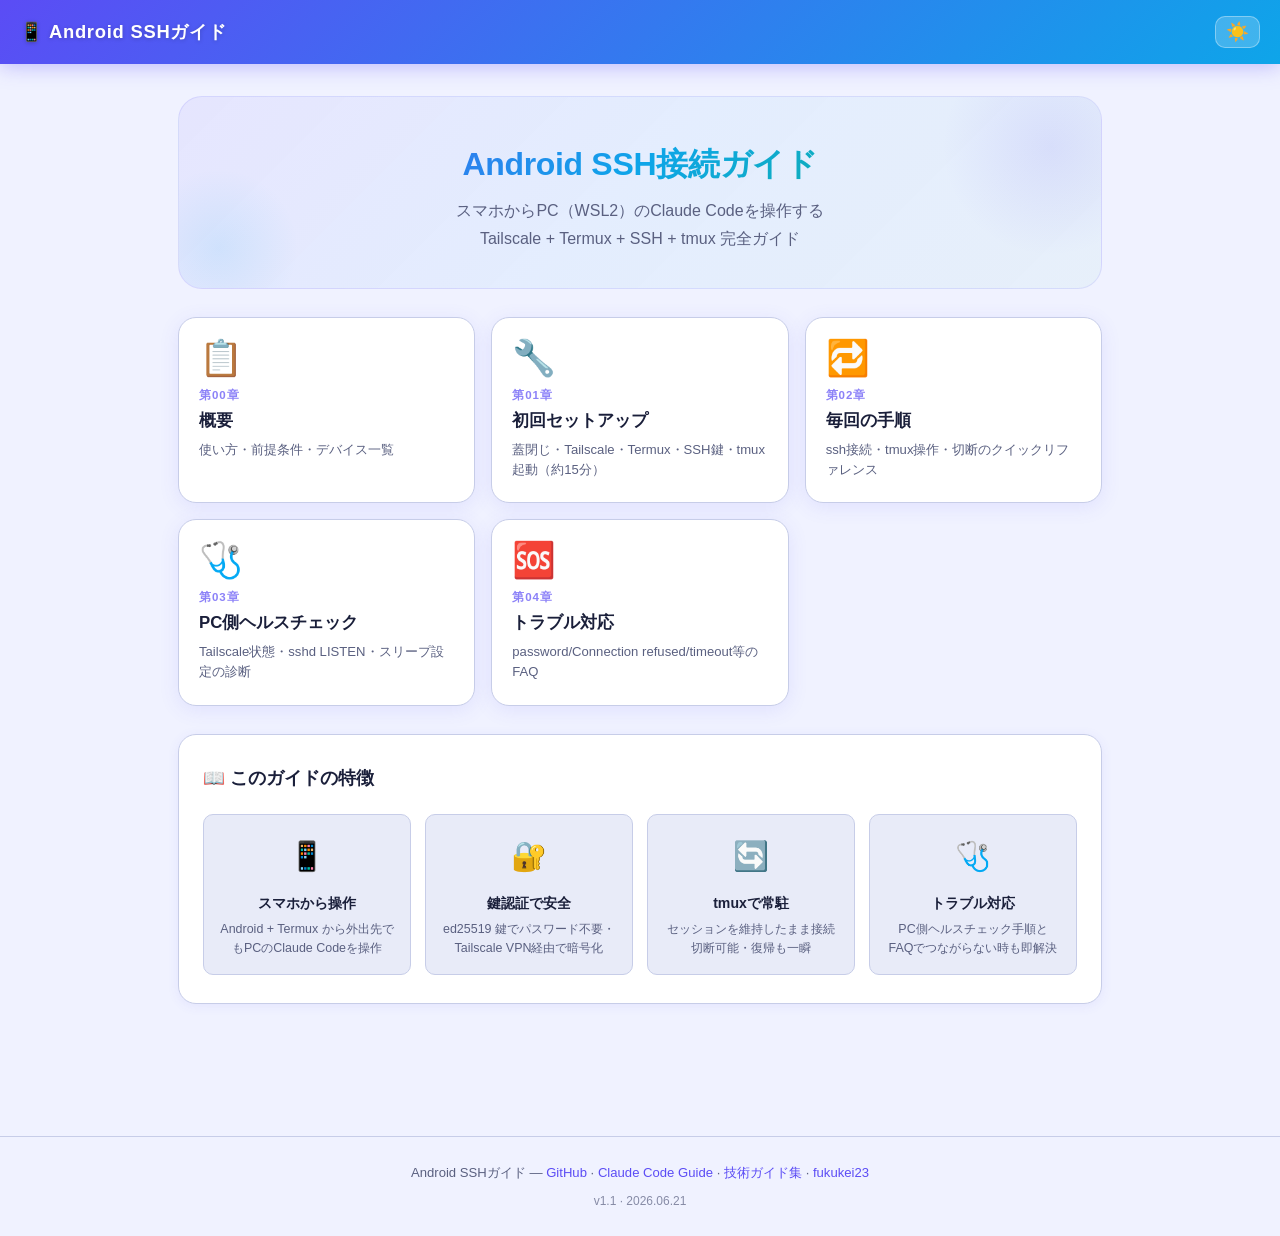
==== docs/index.html @ 7bd23efa "build: 5章HTML + index を生成（v1.1） - test_convert.py: test_md_link_with_anchor を新CHAPTER_MAP(01_初回セットアッ" ====
<!DOCTYPE html>
<html lang="ja" data-theme="light">
<head>
    <meta charset="UTF-8">
    <meta name="viewport" content="width=device-width, initial-scale=1.0">
    <title>Android SSH接続ガイド — スマホからClaude Codeを操作</title>
    <meta name="description" content="スマホからPC（WSL2）上のClaude Code CLIを操作するSSH接続完全ガイド">
    <meta property="og:title" content="Android SSH接続ガイド">
    <meta property="og:description" content="スマホからPC（WSL2）上のClaude Code CLIを操作するSSH接続完全ガイド">
    <meta property="og:type" content="website">
    <meta property="og:url" content="https://fukukei23.github.io/ssh-guide/">
    <meta property="og:image" content="https://fukukei23.github.io/ssh-guide/assets/ogp.png">
    <meta name="twitter:card" content="summary_large_image">
    <link rel="stylesheet" href="assets/style.css">
    <link rel="icon" href="data:image/svg+xml,<svg xmlns='http://www.w3.org/2000/svg' viewBox='0 0 100 100'><text y='.9em' font-size='90'>📱</text></svg>">
</head>
<body class="index-page">
    <header class="site-header">
        <span class="site-title">📱 Android SSHガイド</span>
        <button class="theme-toggle" id="themeToggle" aria-label="テーマ切替">
            <span class="icon-light">☀️</span>
            <span class="icon-dark">🌙</span>
        </button>
    </header>

    <main class="content">
        <section class="hero">
            <h1>Android SSH接続ガイド</h1>
            <p>スマホからPC（WSL2）のClaude Codeを操作する<br>Tailscale + Termux + SSH + tmux 完全ガイド</p>
        </section>

        <section class="chapter-grid">
            
            <a href="chapters/00-overview.html" class="chapter-card">
                <div class="card-icon">📋</div>
                <div class="card-number">第00章</div>
                <h2 class="card-title">概要</h2>
                <p class="card-desc">使い方・前提条件・デバイス一覧</p>
            </a>
            
            <a href="chapters/01-setup.html" class="chapter-card">
                <div class="card-icon">🔧</div>
                <div class="card-number">第01章</div>
                <h2 class="card-title">初回セットアップ</h2>
                <p class="card-desc">蓋閉じ・Tailscale・Termux・SSH鍵・tmux起動（約15分）</p>
            </a>
            
            <a href="chapters/02-daily.html" class="chapter-card">
                <div class="card-icon">🔁</div>
                <div class="card-number">第02章</div>
                <h2 class="card-title">毎回の手順</h2>
                <p class="card-desc">ssh接続・tmux操作・切断のクイックリファレンス</p>
            </a>
            
            <a href="chapters/03-healthcheck.html" class="chapter-card">
                <div class="card-icon">🩺</div>
                <div class="card-number">第03章</div>
                <h2 class="card-title">PC側ヘルスチェック</h2>
                <p class="card-desc">Tailscale状態・sshd LISTEN・スリープ設定の診断</p>
            </a>
            
            <a href="chapters/04-troubleshooting.html" class="chapter-card">
                <div class="card-icon">🆘</div>
                <div class="card-number">第04章</div>
                <h2 class="card-title">トラブル対応</h2>
                <p class="card-desc">password/Connection refused/timeout等のFAQ</p>
            </a>
            
        </section>

        <section class="features">
            <h2>📖 このガイドの特徴</h2>
            <div class="feature-grid">
                <div class="feature-item">
                    <span class="feature-icon">📱</span>
                    <h3>スマホから操作</h3>
                    <p>Android + Termux から外出先でもPCのClaude Codeを操作</p>
                </div>
                <div class="feature-item">
                    <span class="feature-icon">🔐</span>
                    <h3>鍵認証で安全</h3>
                    <p>ed25519 鍵でパスワード不要・Tailscale VPN経由で暗号化</p>
                </div>
                <div class="feature-item">
                    <span class="feature-icon">🔄</span>
                    <h3>tmuxで常駐</h3>
                    <p>セッションを維持したまま接続切断可能・復帰も一瞬</p>
                </div>
                <div class="feature-item">
                    <span class="feature-icon">🩺</span>
                    <h3>トラブル対応</h3>
                    <p>PC側ヘルスチェック手順とFAQでつながらない時も即解決</p>
                </div>
            </div>
        </section>
    </main>

    <footer class="site-footer">
        <p>Android SSHガイド — <a href="https://github.com/fukukei23/ssh-guide">GitHub</a>
         · <a href="https://fukukei23.github.io/claude-code-guide/">Claude Code Guide</a>
         · <a href="https://fukukei23.github.io/guides/">技術ガイド集</a>
         · <a href="https://fukukei23.github.io/">fukukei23</a></p>
        <p class="site-version">v1.1 · 2026.06.21</p>
    </footer>

    <script src="assets/script.js"></script>
</body>
</html>
---- docs/assets/style.css ----
/* SSOT Guide — Visual Design v1 */

:root {
    --bg: #f0f2ff;
    --bg-card: #ffffff;
    --bg-secondary: #e8ebf8;
    --text: #1a1f3a;
    --text-secondary: #5a6080;
    --accent: #5b4cf5;
    --accent-2: #0ea5e9;
    --accent-3: #10b981;
    --accent-bg: #ede9ff;
    --accent-dark: #4338ca;
    --green: #10b981;
    --green-bg: #ecfdf5;
    --amber: #f59e0b;
    --amber-bg: #fffbeb;
    --red: #ef4444;
    --red-bg: #fef2f2;
    --blue: #3b82f6;
    --blue-bg: #eff6ff;
    --border: #c7cde8;
    --code-bg: #1c1f3a;
    --code-text: #e2e8f0;
    --radius: 18px;
    --radius-sm: 10px;
    --shadow: 0 2px 12px rgba(91,76,245,0.08);
    --shadow-lg: 0 8px 32px rgba(91,76,245,0.14);
    --shadow-card: 0 4px 20px rgba(91,76,245,0.10);
    --header-h: 64px;
    --font: -apple-system, BlinkMacSystemFont, 'Segoe UI', Roboto, 'Noto Sans JP', 'Hiragino Sans', sans-serif;
    --font-mono: 'JetBrains Mono', 'Fira Code', 'Cascadia Code', ui-monospace, monospace;
    /* gradient colors */
    --grad-1: #5b4cf5;
    --grad-2: #0ea5e9;
    --grad-3: #10b981;
}

[data-theme="dark"] {
    --bg: #0d0f1e;
    --bg-card: #161929;
    --bg-secondary: #1e2240;
    --text: #e2e8f0;
    --text-secondary: #94a3b8;
    --accent: #7c6ffc;
    --accent-2: #38bdf8;
    --accent-3: #34d399;
    --accent-bg: #1e1b4b;
    --accent-dark: #a5b4fc;
    --green-bg: #064e3b;
    --amber-bg: #451a03;
    --red-bg: #450a0a;
    --blue-bg: #172554;
    --border: #2d3362;
    --code-bg: #0d0f1e;
    --code-text: #e2e8f0;
    --shadow: 0 2px 12px rgba(0,0,0,0.4);
    --shadow-lg: 0 8px 32px rgba(0,0,0,0.5);
    --shadow-card: 0 4px 20px rgba(0,0,0,0.35);
    --grad-1: #7c6ffc;
    --grad-2: #38bdf8;
    --grad-3: #34d399;
}

*, *::before, *::after { box-sizing: border-box; margin: 0; padding: 0; }
html { font-size: 16px; scroll-behavior: smooth; -webkit-text-size-adjust: 100%; }
body { font-family: var(--font); color: var(--text); background: var(--bg); line-height: 1.8; min-height: 100vh; }
a { color: var(--accent-dark); text-decoration: none; }
a:hover { text-decoration: underline; }

/* ===== HEADER ===== */
.site-header {
    position: fixed;
    top: 0; left: 0; right: 0;
    height: var(--header-h);
    background: linear-gradient(135deg, var(--grad-1) 0%, var(--grad-2) 100%);
    color: #fff;
    display: flex;
    align-items: center;
    justify-content: space-between;
    padding: 0 20px;
    z-index: 100;
    box-shadow: 0 2px 20px rgba(91,76,245,0.35);
}

.site-title {
    font-size: 1.15rem;
    font-weight: 800;
    color: #fff;
    white-space: nowrap;
    letter-spacing: 0.04em;
    text-shadow: 0 1px 4px rgba(0,0,0,0.2);
}

/* Hamburger */
.menu-toggle {
    display: flex;
    flex-direction: column;
    gap: 5px;
    background: rgba(255,255,255,0.15);
    border: 1.5px solid rgba(255,255,255,0.3);
    cursor: pointer;
    padding: 8px 10px;
    border-radius: 8px;
}
.menu-toggle span {
    display: block;
    width: 20px;
    height: 2px;
    background: #fff;
    border-radius: 2px;
    transition: transform 0.3s, opacity 0.3s;
}
.menu-toggle.active span:nth-child(1) { transform: translateY(7px) rotate(45deg); }
.menu-toggle.active span:nth-child(2) { opacity: 0; }
.menu-toggle.active span:nth-child(3) { transform: translateY(-7px) rotate(-45deg); }

.theme-toggle {
    background: rgba(255,255,255,0.2);
    border: 1.5px solid rgba(255,255,255,0.35);
    cursor: pointer;
    font-size: 1.15rem;
    padding: 6px 10px;
    border-radius: 10px;
    line-height: 1;
    transition: background 0.2s;
}
.theme-toggle:hover { background: rgba(255,255,255,0.35); }
[data-theme="light"] .icon-dark { display: none; }
[data-theme="dark"] .icon-light { display: none; }

/* ===== SIDEBAR ===== */
.sidebar {
    position: fixed;
    top: var(--header-h);
    left: 0; bottom: 0;
    width: 290px;
    background: var(--bg-card);
    border-right: 1px solid var(--border);
    transform: translateX(-100%);
    transition: transform 0.3s cubic-bezier(.4,0,.2,1);
    z-index: 90;
    overflow-y: auto;
    padding: 16px 0;
    box-shadow: 4px 0 24px rgba(91,76,245,0.08);
}
.sidebar.open { transform: translateX(0); }

.sidebar-header {
    padding: 4px 20px 16px;
    border-bottom: 1px solid var(--border);
    margin-bottom: 8px;
}
.sidebar-header a { font-weight: 700; font-size: 1rem; color: var(--accent-dark); }

.sidebar-link {
    display: flex;
    align-items: center;
    gap: 12px;
    padding: 11px 24px;
    color: var(--text-secondary);
    font-size: 0.9rem;
    transition: background 0.15s, color 0.15s, padding-left 0.15s;
    border-left: 3px solid transparent;
}
.sidebar-link:hover {
    background: var(--accent-bg);
    color: var(--accent);
    text-decoration: none;
    padding-left: 28px;
    border-left-color: var(--accent);
}
.sidebar-link.active {
    color: var(--accent);
    font-weight: 700;
    background: var(--accent-bg);
    border-left: 3px solid var(--accent);
}
.sidebar-icon { font-size: 1.1rem; flex-shrink: 0; }

.sidebar-overlay {
    display: none;
    position: fixed;
    inset: 0;
    top: var(--header-h);
    background: rgba(0,0,0,0.45);
    backdrop-filter: blur(2px);
    z-index: 80;
}
.sidebar-overlay.visible { display: block; }

/* ===== CONTENT ===== */
.content {
    max-width: 900px;
    margin: 0 auto;
    padding: calc(var(--header-h) + 24px) 18px 72px;
}

/* Chapter nav top */
.chapter-nav-top {
    display: flex;
    justify-content: space-between;
    gap: 8px;
    margin-bottom: 24px;
    font-size: 0.85rem;
}
.nav-prev, .nav-next {
    color: var(--accent);
    padding: 8px 16px;
    border: 1.5px solid var(--accent);
    border-radius: var(--radius-sm);
    font-weight: 700;
    transition: all 0.2s;
}
.nav-prev:hover, .nav-next:hover {
    background: var(--accent);
    color: #fff;
    text-decoration: none;
    transform: translateY(-1px);
    box-shadow: var(--shadow);
}

/* ===== CHAPTER BODY ===== */
.chapter-body h1 {
    font-size: 1.8rem;
    margin-bottom: 8px;
    color: var(--accent-dark);
    letter-spacing: 0.01em;
    line-height: 1.3;
}
.chapter-body h1 + p {
    color: var(--text-secondary);
    font-size: 0.95rem;
    margin-bottom: 28px;
    padding-bottom: 20px;
    border-bottom: 2px solid var(--border);
}
.chapter-body h2 {
    font-size: 1.25rem;
    margin-top: 40px;
    margin-bottom: 16px;
    padding: 10px 16px;
    background: linear-gradient(90deg, var(--accent-bg) 0%, transparent 100%);
    border-left: 4px solid var(--accent);
    border-radius: 0 var(--radius-sm) var(--radius-sm) 0;
    color: var(--accent-dark);
    font-weight: 800;
}
.chapter-body h3 {
    font-size: 1.05rem;
    margin-top: 28px;
    margin-bottom: 12px;
    color: var(--text);
    font-weight: 700;
    display: flex;
    align-items: center;
    gap: 8px;
}
.chapter-body h3::before {
    content: '';
    display: inline-block;
    width: 4px;
    height: 1em;
    background: linear-gradient(180deg, var(--grad-2), var(--grad-3));
    border-radius: 2px;
    flex-shrink: 0;
}
.chapter-body h4 {
    font-size: 0.95rem;
    margin-top: 18px;
    margin-bottom: 8px;
    font-weight: 700;
    color: var(--accent-dark);
}
.chapter-body p { margin-bottom: 14px; }
.chapter-body ul, .chapter-body ol { margin-bottom: 14px; padding-left: 22px; }
.chapter-body li { margin-bottom: 8px; padding-left: 4px; }
.chapter-body strong { color: var(--accent-dark); font-weight: 700; }
.chapter-body hr {
    border: none;
    height: 2px;
    background: linear-gradient(90deg, var(--accent), var(--accent-2), transparent);
    margin: 32px 0;
    border-radius: 1px;
}

/* ===== CODE BLOCKS ===== */
.code-block-wrapper { position: relative; margin-bottom: 18px; }
.chapter-body pre {
    background: var(--code-bg);
    color: var(--code-text);
    padding: 20px 18px;
    border-radius: var(--radius-sm);
    overflow-x: auto;
    font-size: 0.82rem;
    line-height: 1.75;
    border: 1px solid var(--border);
    box-shadow: var(--shadow-lg);
}
.chapter-body code { font-family: var(--font-mono); font-size: 0.9em; }
.chapter-body :not(pre) > code {
    background: var(--accent-bg);
    color: var(--accent-dark);
    padding: 2px 6px;
    border-radius: 5px;
    font-size: 0.88em;
    border: 1px solid rgba(91,76,245,0.2);
}
.copy-btn {
    position: absolute;
    top: 10px; right: 10px;
    background: rgba(91,76,245,0.2);
    color: var(--accent-dark);
    border: 1px solid rgba(91,76,245,0.3);
    padding: 4px 10px;
    border-radius: 6px;
    font-size: 0.75rem;
    cursor: pointer;
    font-family: var(--font);
    transition: all 0.2s;
}
.copy-btn:hover { background: var(--accent); color: #fff; }
.copy-btn.copied { background: var(--green); color: #fff; border-color: var(--green); }

/* ===== TABLES ===== */
.chapter-body table {
    width: 100%;
    border-collapse: collapse;
    margin: 20px 0;
    font-size: 0.88rem;
    border-radius: var(--radius-sm);
    overflow: hidden;
    box-shadow: var(--shadow);
    border: 1px solid var(--border);
}
.chapter-body th {
    background: linear-gradient(135deg, var(--accent) 0%, var(--accent-2) 100%);
    color: #fff;
    padding: 12px 14px;
    text-align: left;
    font-weight: 700;
    font-size: 0.83rem;
    letter-spacing: 0.03em;
}
.chapter-body td {
    padding: 11px 14px;
    border-bottom: 1px solid var(--border);
    background: var(--bg-card);
    vertical-align: top;
}
.chapter-body tr:last-child td { border-bottom: none; }
.chapter-body tr:hover td { background: var(--bg-secondary); }

/* ===== BLOCKQUOTE ===== */
.chapter-body blockquote {
    border-left: 4px solid var(--accent-2);
    background: linear-gradient(90deg, var(--blue-bg) 0%, transparent 100%);
    padding: 14px 18px;
    margin: 18px 0;
    border-radius: 0 var(--radius-sm) var(--radius-sm) 0;
    color: var(--text-secondary);
    font-size: 0.93rem;
    font-style: italic;
}
[data-theme="dark"] .chapter-body blockquote {
    background: linear-gradient(90deg, rgba(56,189,248,0.1) 0%, transparent 100%);
}

/* ===== TOC ===== */
.toc {
    background: var(--bg-secondary);
    border: 1px solid var(--border);
    border-radius: var(--radius);
    padding: 16px 20px;
    margin: 24px 0;
    box-shadow: var(--shadow);
}
.toc-title { font-weight: 800; margin-bottom: 12px; color: var(--accent-dark); font-size: 0.92rem; }
.toc-list { list-style: none; padding: 0; }
.toc-list li a {
    display: block;
    padding: 4px 0;
    color: var(--text-secondary);
    font-size: 0.88rem;
    border-radius: 4px;
    transition: color 0.15s, padding-left 0.15s;
}
.toc-list li a:hover { color: var(--accent); text-decoration: none; padding-left: 6px; }
.toc-h3 a { padding-left: 14px !important; }
.toc-h3 a::before { content: '└ '; color: var(--border); }

/* ===== SEARCH BAR ===== */
.search-bar {
    display: flex;
    align-items: center;
    gap: 6px;
    margin-bottom: 16px;
    padding: 10px 14px;
    background: var(--bg-card);
    border: 1.5px solid var(--border);
    border-radius: var(--radius-sm);
    box-shadow: var(--shadow);
}
.search-bar input {
    flex: 1;
    border: none;
    outline: none;
    background: transparent;
    color: var(--text);
    font-size: 0.9rem;
    font-family: var(--font);
}
.search-count { font-size: 0.78rem; color: var(--text-secondary); white-space: nowrap; }
.search-prev, .search-next, .search-clear {
    background: var(--bg-secondary);
    border: 1px solid var(--border);
    padding: 4px 8px;
    border-radius: 6px;
    cursor: pointer;
    font-size: 0.78rem;
    color: var(--text-secondary);
}
.search-prev:hover, .search-next:hover, .search-clear:hover {
    background: var(--accent);
    color: #fff;
    border-color: var(--accent);
}
.search-highlight { background: #fde047; color: #1a1f3a; border-radius: 2px; padding: 0 2px; }
.search-current { background: #f97316; color: #fff; }

/* ===== CHAPTER NAV BOTTOM ===== */
.chapter-nav-bottom {
    display: grid;
    grid-template-columns: 1fr 1fr;
    gap: 14px;
    margin-top: 48px;
    padding-top: 24px;
    border-top: 2px solid var(--border);
}
.nav-card {
    display: flex;
    flex-direction: column;
    padding: 16px 18px;
    background: var(--bg-card);
    border: 1.5px solid var(--border);
    border-radius: var(--radius);
    color: var(--text);
    transition: all 0.25s;
    box-shadow: var(--shadow);
}
.nav-card:hover {
    border-color: var(--accent);
    box-shadow: var(--shadow-lg);
    transform: translateY(-2px);
    text-decoration: none;
}
.nav-card.prev { text-align: left; }
.nav-card.next { text-align: right; }
.nav-label { font-size: 0.78rem; color: var(--text-secondary); margin-bottom: 4px; }
.nav-title { font-size: 0.92rem; font-weight: 700; color: var(--accent); }

/* ===== INDEX PAGE ===== */
.index-page .content {
    max-width: 960px;
    padding-top: calc(var(--header-h) + 32px);
}

/* Hero section */
.hero {
    text-align: center;
    padding: 48px 24px 36px;
    margin-bottom: 12px;
    background: linear-gradient(135deg, rgba(91,76,245,0.07) 0%, rgba(14,165,233,0.05) 50%, rgba(16,185,129,0.04) 100%);
    border-radius: 24px;
    border: 1px solid rgba(91,76,245,0.12);
    position: relative;
    overflow: hidden;
}
.hero::before {
    content: '';
    position: absolute;
    top: -60px; right: -60px;
    width: 220px; height: 220px;
    background: radial-gradient(circle, rgba(91,76,245,0.1) 0%, transparent 70%);
    border-radius: 50%;
    pointer-events: none;
}
.hero::after {
    content: '';
    position: absolute;
    bottom: -40px; left: -40px;
    width: 160px; height: 160px;
    background: radial-gradient(circle, rgba(14,165,233,0.1) 0%, transparent 70%);
    border-radius: 50%;
    pointer-events: none;
}
.hero h1 {
    font-size: 2rem;
    font-weight: 900;
    background: linear-gradient(135deg, var(--grad-1) 0%, var(--grad-2) 50%, var(--grad-3) 100%);
    -webkit-background-clip: text;
    background-clip: text;
    -webkit-text-fill-color: transparent;
    margin-bottom: 14px;
    letter-spacing: -0.01em;
    line-height: 1.2;
}
.hero p {
    font-size: 1rem;
    color: var(--text-secondary);
    line-height: 1.7;
}

/* Chapter grid */
.chapter-grid {
    display: grid;
    grid-template-columns: repeat(auto-fill, minmax(260px, 1fr));
    gap: 16px;
    margin: 28px 0;
}

.chapter-card {
    display: flex;
    flex-direction: column;
    padding: 22px 20px;
    background: var(--bg-card);
    border: 1.5px solid var(--border);
    border-radius: var(--radius);
    color: var(--text);
    transition: all 0.25s cubic-bezier(.4,0,.2,1);
    box-shadow: var(--shadow-card);
    position: relative;
    overflow: hidden;
}
.chapter-card::before {
    content: '';
    position: absolute;
    top: 0; left: 0; right: 0;
    height: 3px;
    background: linear-gradient(90deg, var(--grad-1) 0%, var(--grad-2) 50%, var(--grad-3) 100%);
    opacity: 0;
    transition: opacity 0.25s;
}
.chapter-card:hover {
    border-color: var(--accent);
    box-shadow: var(--shadow-lg);
    transform: translateY(-4px);
    text-decoration: none;
}
.chapter-card:hover::before { opacity: 1; }
.card-icon { font-size: 2.2rem; margin-bottom: 10px; line-height: 1; }
.card-number {
    font-size: 0.72rem;
    font-weight: 700;
    color: var(--accent);
    letter-spacing: 0.08em;
    text-transform: uppercase;
    margin-bottom: 4px;
    opacity: 0.7;
}
.card-title {
    font-size: 1.05rem;
    font-weight: 800;
    color: var(--text);
    margin-bottom: 8px;
    line-height: 1.3;
    transition: color 0.2s;
}
.chapter-card:hover .card-title { color: var(--accent); }
.card-desc {
    font-size: 0.82rem;
    color: var(--text-secondary);
    line-height: 1.55;
    flex: 1;
}

/* Features section */
.features {
    margin: 28px 0;
    padding: 28px 24px;
    background: var(--bg-card);
    border-radius: var(--radius);
    border: 1px solid var(--border);
    box-shadow: var(--shadow);
}
.features h2 {
    font-size: 1.1rem;
    font-weight: 800;
    color: var(--text);
    margin-bottom: 20px;
}
.feature-grid {
    display: grid;
    grid-template-columns: repeat(auto-fill, minmax(180px, 1fr));
    gap: 14px;
}
.feature-item {
    padding: 16px;
    background: var(--bg-secondary);
    border-radius: var(--radius-sm);
    text-align: center;
    border: 1px solid var(--border);
    transition: transform 0.2s, box-shadow 0.2s;
}
.feature-item:hover { transform: translateY(-2px); box-shadow: var(--shadow); }
.feature-icon { font-size: 1.8rem; margin-bottom: 8px; display: block; }
.feature-item h3 { font-size: 0.88rem; font-weight: 700; margin-bottom: 4px; color: var(--text); }
.feature-item p { font-size: 0.78rem; color: var(--text-secondary); line-height: 1.5; }

/* Footer */
.site-footer {
    text-align: center;
    padding: 24px;
    font-size: 0.82rem;
    color: var(--text-secondary);
    border-top: 1px solid var(--border);
    margin-top: 32px;
}
.site-footer a { color: var(--accent); }
.site-version {
    margin-top: 6px;
    font-size: 0.75rem;
    color: var(--text-secondary);
    opacity: 0.7;
    font-variant-numeric: tabular-nums;
}

/* ===== MOBILE ===== */
@media (max-width: 600px) {
    .hero { padding: 36px 16px 28px; }
    .hero h1 { font-size: 1.55rem; }
    .chapter-grid { grid-template-columns: 1fr; gap: 12px; }
    .chapter-nav-bottom { grid-template-columns: 1fr; }
    .feature-grid { grid-template-columns: repeat(2, 1fr); }
    .content { padding-left: 14px; padding-right: 14px; }
    .chapter-body h1 { font-size: 1.45rem; }
    .chapter-body h2 { font-size: 1.1rem; }
}

/* ===== TABLE WRAPPER ===== */
.table-wrapper { overflow-x: auto; margin-bottom: 20px; }

/* ===== CALLOUTS ===== */
.callout {
    padding: 14px 18px;
    border-radius: var(--radius-sm);
    margin: 18px 0;
    border-left: 4px solid;
    font-size: 0.9rem;
}
.callout-info { background: var(--blue-bg); border-color: var(--blue); }
.callout-tip { background: var(--green-bg); border-color: var(--green); }
.callout-warn { background: var(--amber-bg); border-color: var(--amber); }
.callout-danger { background: var(--red-bg); border-color: var(--red); }
[data-theme="dark"] .callout-info { background: rgba(59,130,246,0.1); }
[data-theme="dark"] .callout-tip { background: rgba(16,185,129,0.1); }
[data-theme="dark"] .callout-warn { background: rgba(245,158,11,0.1); }
[data-theme="dark"] .callout-danger { background: rgba(239,68,68,0.1); }

/* ===== MERMAID ===== */
.mermaid {
    margin: 20px 0;
    text-align: center;
    overflow-x: auto;
    background: var(--bg-secondary);
    border-radius: var(--radius-sm);
    padding: 16px;
    border: 1px solid var(--border);
}
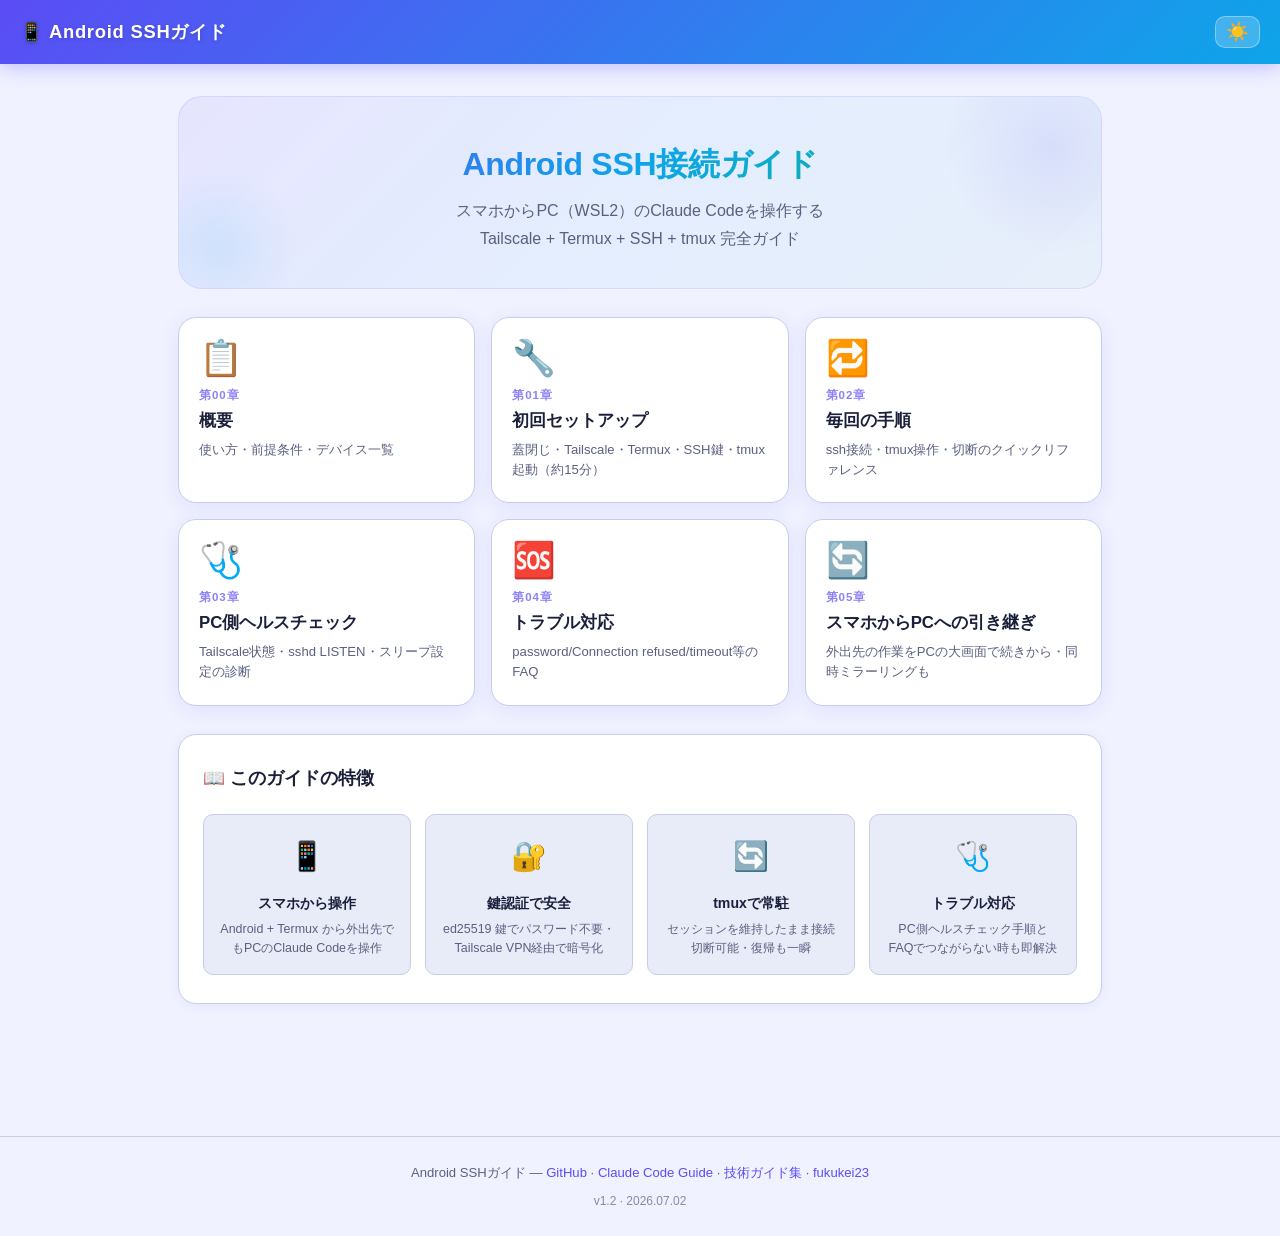
==== commit b2c932c4: "feat: 第05章「スマホからPCへの引き継ぎ」追加 — tmuxセッションのPC引き継ぎ手順 - source/05_スマホからPCへの引き継ぎ.md 新規（基本手順・同時ミラーリング・逆方向・ト" ====
--- a/docs/index.html
+++ b/docs/index.html
@@ -66,6 +66,13 @@
                 <p class="card-desc">password/Connection refused/timeout等のFAQ</p>
             </a>
             
+            <a href="chapters/05-handoff.html" class="chapter-card">
+                <div class="card-icon">🔄</div>
+                <div class="card-number">第05章</div>
+                <h2 class="card-title">スマホからPCへの引き継ぎ</h2>
+                <p class="card-desc">外出先の作業をPCの大画面で続きから・同時ミラーリングも</p>
+            </a>
+            
         </section>
 
         <section class="features">
@@ -100,7 +107,7 @@
          · <a href="https://fukukei23.github.io/claude-code-guide/">Claude Code Guide</a>
          · <a href="https://fukukei23.github.io/guides/">技術ガイド集</a>
          · <a href="https://fukukei23.github.io/">fukukei23</a></p>
-        <p class="site-version">v1.1 · 2026.06.21</p>
+        <p class="site-version">v1.2 · 2026.07.02</p>
     </footer>
 
     <script src="assets/script.js"></script>
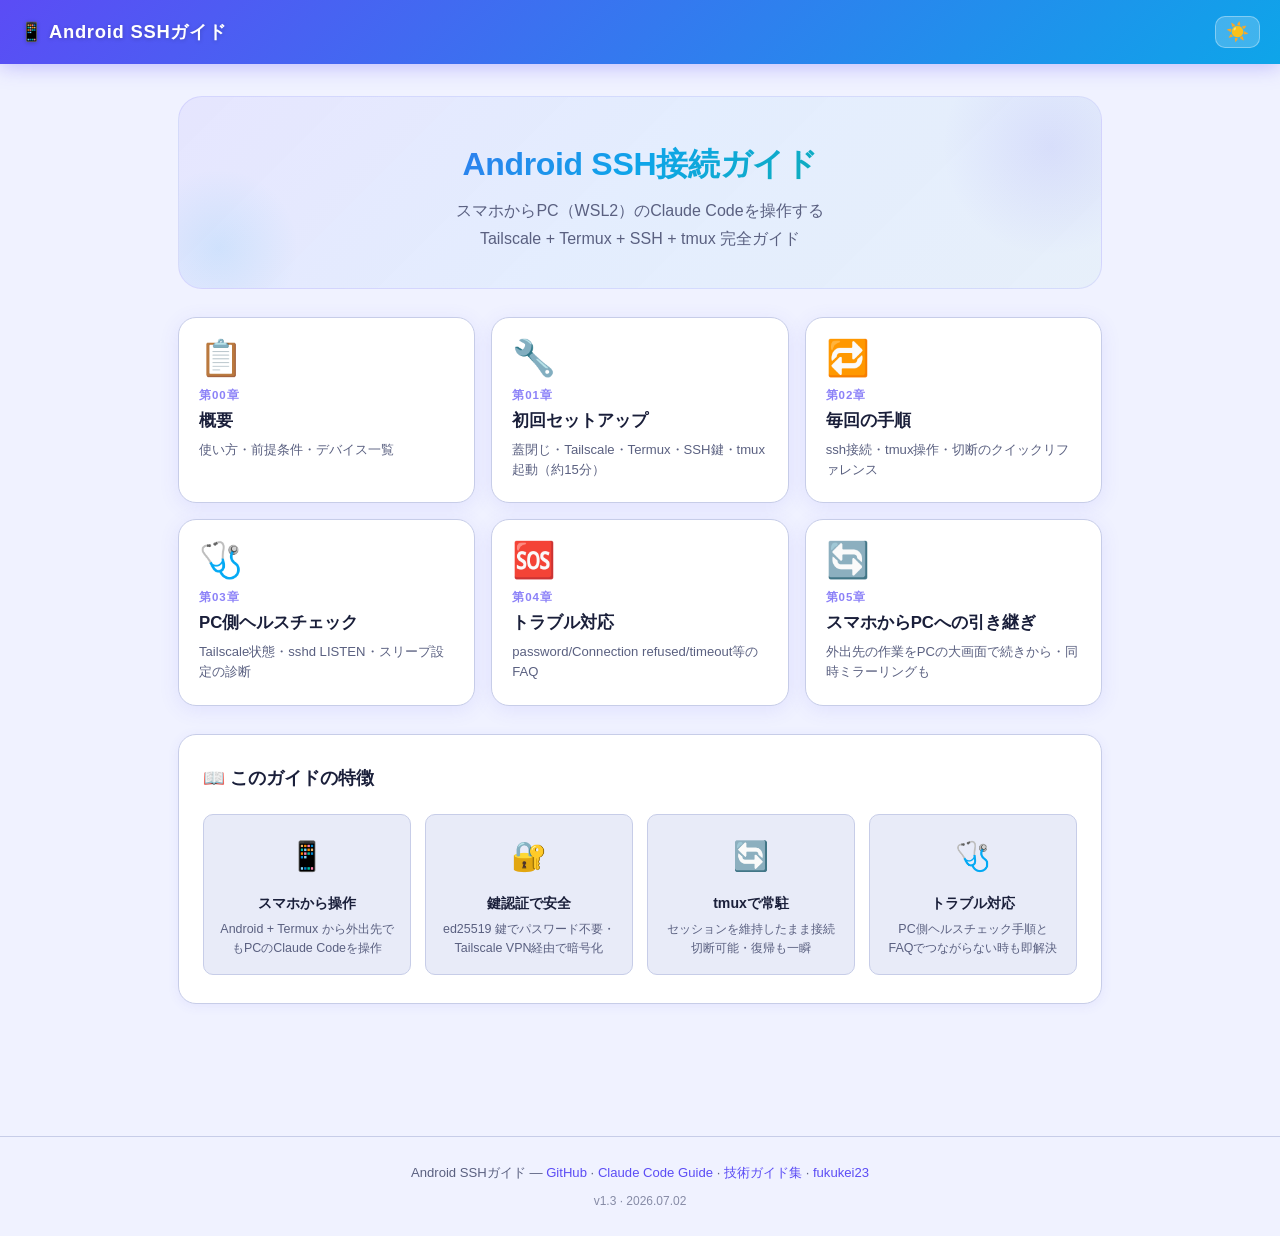
==== commit b1511c7d: "docs: 05章に tmuxなし運用時の挙動と特徴比較を追記 - tmux あり/なし の特徴比較表（プロセス生死・持ち出し・タスク扱い・復元範囲） - SIGHUP道連れの理由解説 - 救済策: " ====
--- a/docs/index.html
+++ b/docs/index.html
@@ -107,7 +107,7 @@
          · <a href="https://fukukei23.github.io/claude-code-guide/">Claude Code Guide</a>
          · <a href="https://fukukei23.github.io/guides/">技術ガイド集</a>
          · <a href="https://fukukei23.github.io/">fukukei23</a></p>
-        <p class="site-version">v1.2 · 2026.07.02</p>
+        <p class="site-version">v1.3 · 2026.07.02</p>
     </footer>
 
     <script src="assets/script.js"></script>
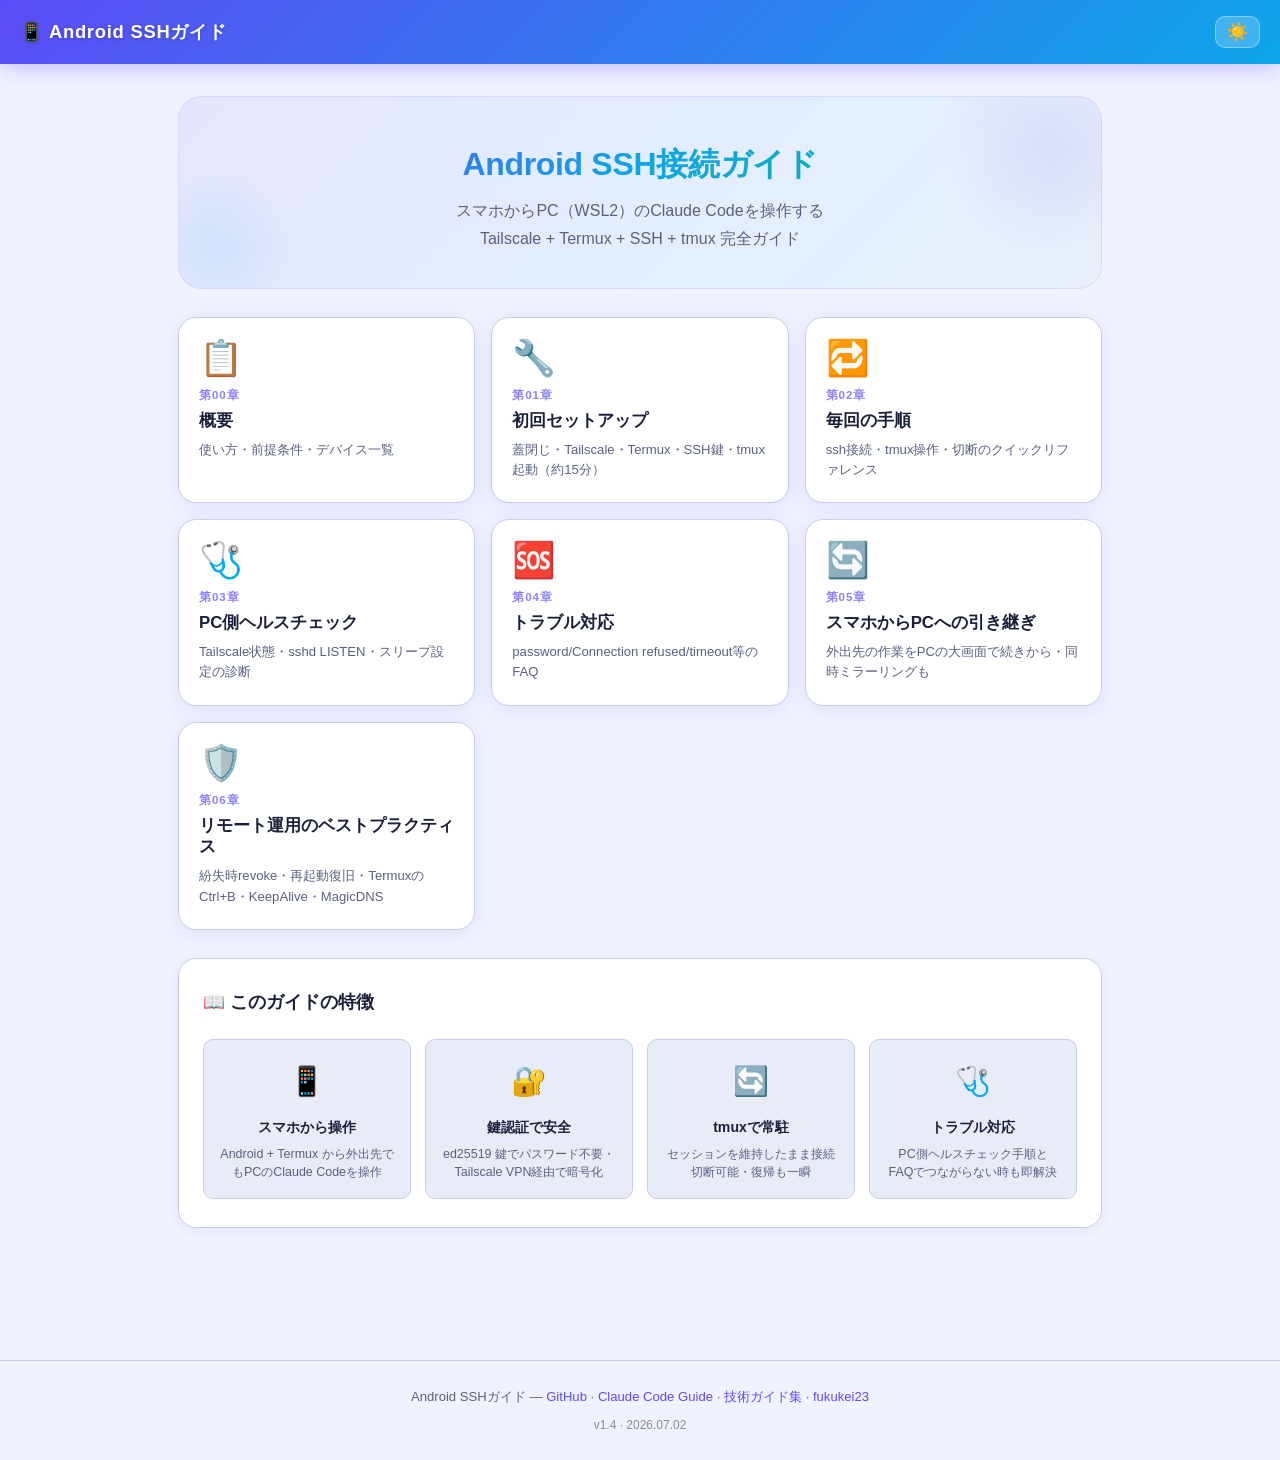
==== commit cd125d74: "feat: 第06章「リモート運用のベストプラクティス」追加 — 事前にやっておく5トピック - #1 スマホ紛失時のrevoke手順（authorized_keys削除+Tailscale除去）・識" ====
--- a/docs/index.html
+++ b/docs/index.html
@@ -73,6 +73,13 @@
                 <p class="card-desc">外出先の作業をPCの大画面で続きから・同時ミラーリングも</p>
             </a>
             
+            <a href="chapters/06-best-practices.html" class="chapter-card">
+                <div class="card-icon">🛡️</div>
+                <div class="card-number">第06章</div>
+                <h2 class="card-title">リモート運用のベストプラクティス</h2>
+                <p class="card-desc">紛失時revoke・再起動復旧・TermuxのCtrl+B・KeepAlive・MagicDNS</p>
+            </a>
+            
         </section>
 
         <section class="features">
@@ -107,7 +114,7 @@
          · <a href="https://fukukei23.github.io/claude-code-guide/">Claude Code Guide</a>
          · <a href="https://fukukei23.github.io/guides/">技術ガイド集</a>
          · <a href="https://fukukei23.github.io/">fukukei23</a></p>
-        <p class="site-version">v1.3 · 2026.07.02</p>
+        <p class="site-version">v1.4 · 2026.07.02</p>
     </footer>
 
     <script src="assets/script.js"></script>
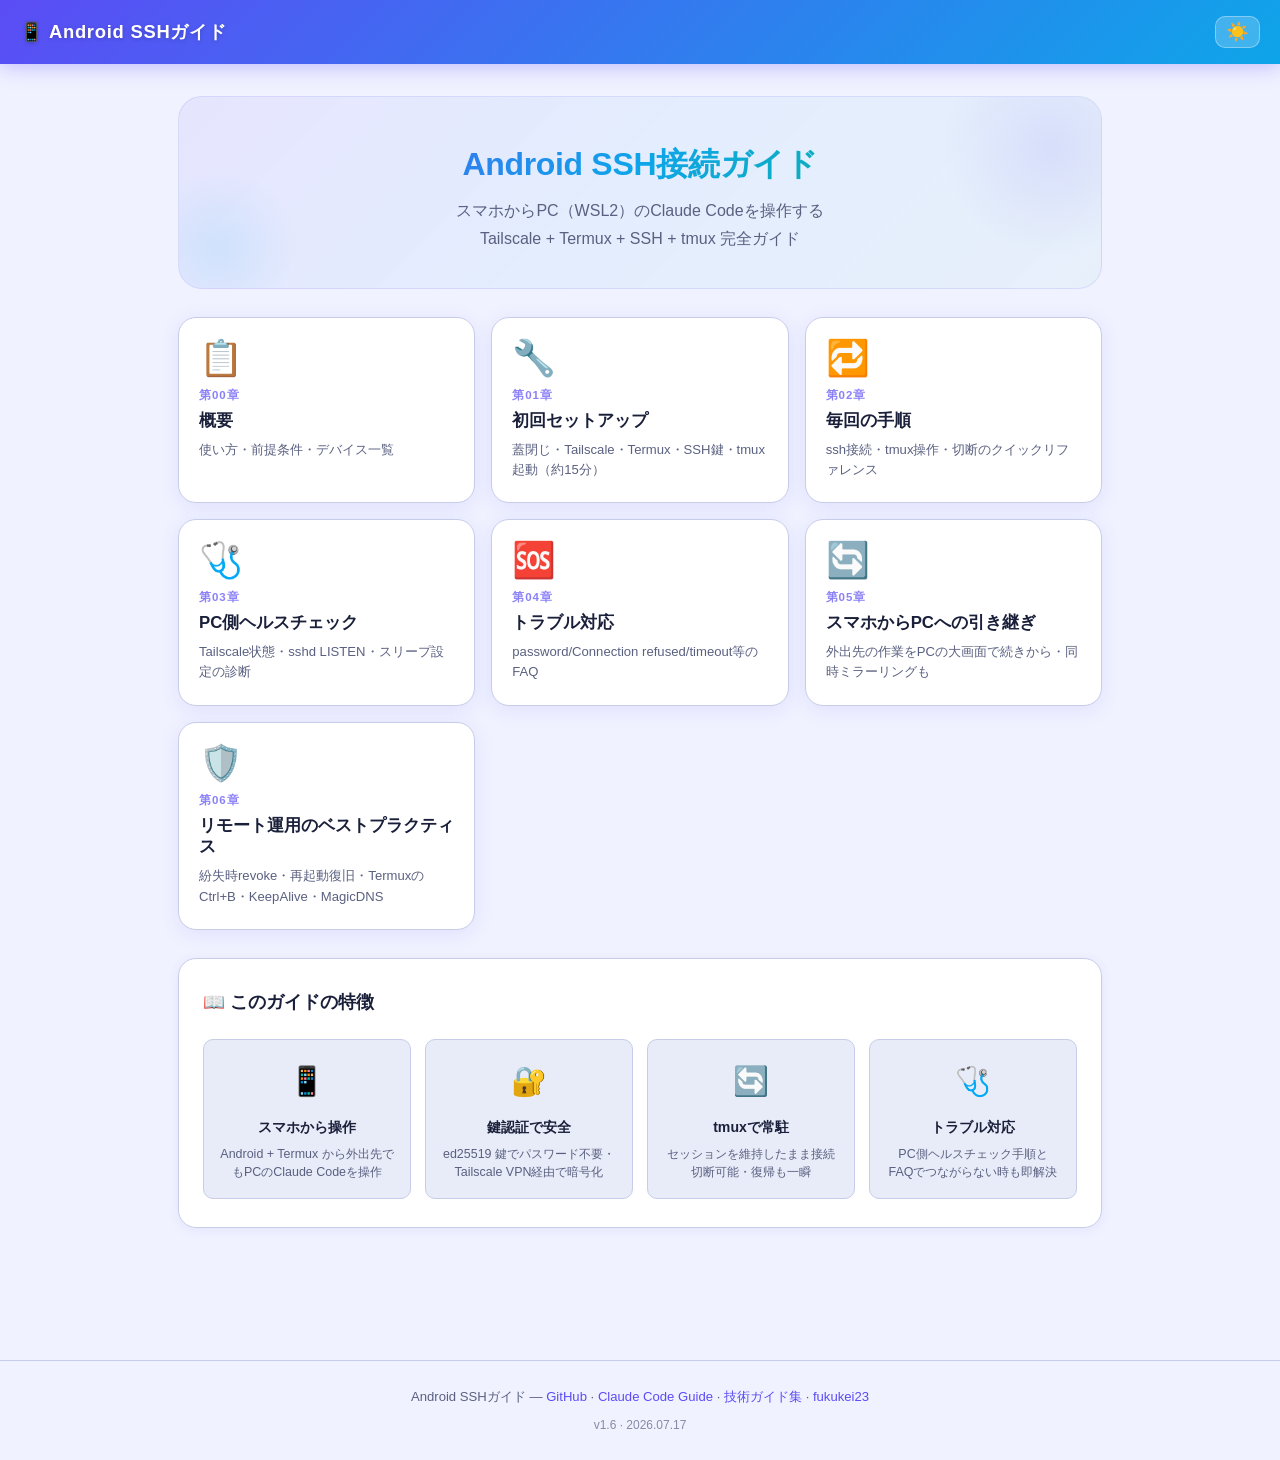
==== commit 71b4bb9c: "feat: TLDR平易化（convert_tldr移植 + 全7ページに3行サマリー追加） - convert.py に convert_tldr 関数を追加（H1直後のblockquoteをasi" ====
--- a/docs/index.html
+++ b/docs/index.html
@@ -114,7 +114,7 @@
          · <a href="https://fukukei23.github.io/claude-code-guide/">Claude Code Guide</a>
          · <a href="https://fukukei23.github.io/guides/">技術ガイド集</a>
          · <a href="https://fukukei23.github.io/">fukukei23</a></p>
-        <p class="site-version">v1.4 · 2026.07.02</p>
+        <p class="site-version">v1.6 · 2026.07.17</p>
     </footer>
 
     <script src="assets/script.js"></script>
--- a/docs/assets/style.css
+++ b/docs/assets/style.css
@@ -657,6 +657,26 @@
 [data-theme="dark"] .callout-warn { background: rgba(245,158,11,0.1); }
 [data-theme="dark"] .callout-danger { background: rgba(239,68,68,0.1); }
 
+/* ===== TLDR (3行で分かる) ===== */
+.tldr {
+    background: var(--blue-bg);
+    border-left: 4px solid var(--blue);
+    border-radius: 8px;
+    padding: 1rem 1.25rem;
+    margin: 1.25rem 0;
+}
+.tldr::before {
+    content: "⚡ 3行で分かる";
+    display: block;
+    font-weight: 700;
+    color: var(--blue);
+    margin-bottom: 0.5rem;
+    font-size: 0.95em;
+}
+.tldr p:first-of-type { display: none; }  /* 『3行で分かる』見出し行（::beforeで代替表示）を隠す */
+.tldr ol { margin: 0.25rem 0 0 1.25rem; padding-left: 0.5rem; }
+.tldr li { margin-bottom: 0.35rem; line-height: 1.5; }
+
 /* ===== MERMAID ===== */
 .mermaid {
     margin: 20px 0;
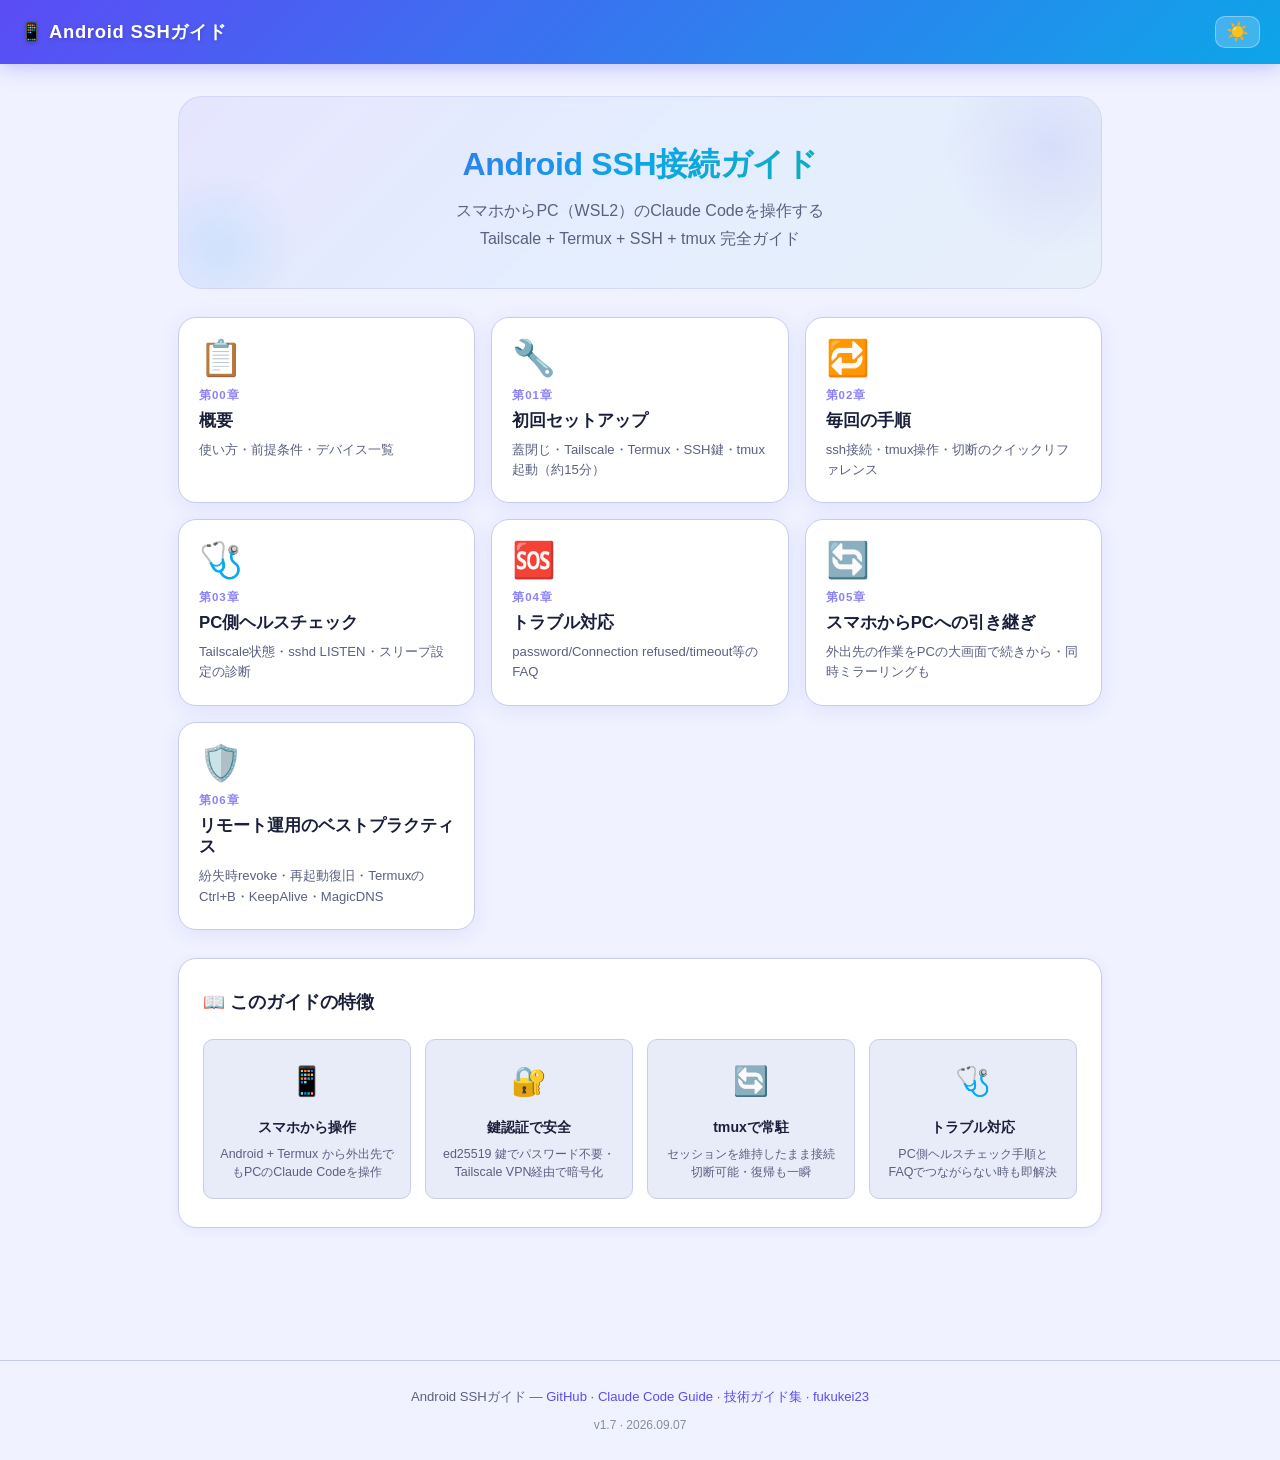
==== commit 92770177: "docs: 一言要約を追加(ふくけい採用・7案展開)" ====
--- a/docs/index.html
+++ b/docs/index.html
@@ -114,7 +114,7 @@
          · <a href="https://fukukei23.github.io/claude-code-guide/">Claude Code Guide</a>
          · <a href="https://fukukei23.github.io/guides/">技術ガイド集</a>
          · <a href="https://fukukei23.github.io/">fukukei23</a></p>
-        <p class="site-version">v1.6 · 2026.07.17</p>
+        <p class="site-version">v1.7 · 2026.09.07</p>
     </footer>
 
     <script src="assets/script.js"></script>
